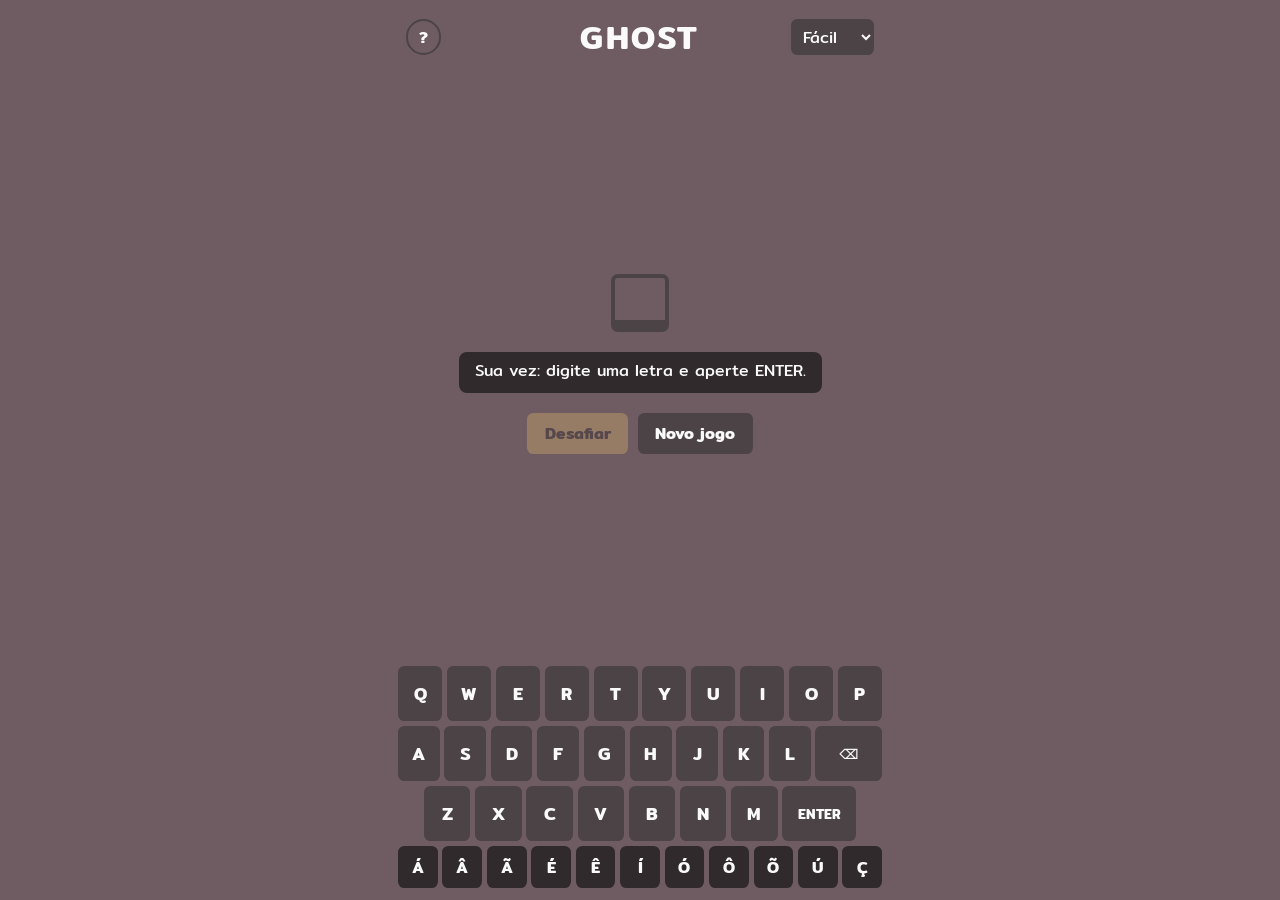
==== docs/index.html @ b787d1f7 "Ghost: jogo em WASM" ====
<!DOCTYPE html>
<html lang="pt-BR">
<head>
    <meta charset="UTF-8">
    <meta name="viewport" content="width=device-width, initial-scale=1">
    <title>Ghost</title>
    <link rel="preconnect" href="https://fonts.googleapis.com">
    <link rel="preconnect" href="https://fonts.gstatic.com" crossorigin>
    <link href="https://fonts.googleapis.com/css2?family=Mitr:wght@400;600&display=swap" rel="stylesheet">
    <style>
        :root {
            --fundo: #6e5c62;
            --borda: #4c4347;
            --escuro: #312a2c;
            --ia: #3aa394;
            --voce: #d3ad69;
            --texto: #fafafa;
            --tile: 3.6rem;
        }
        * { box-sizing: border-box; }
        html, body { height: 100%; }
        body {
            margin: 0;
            background: var(--fundo);
            color: var(--texto);
            font-family: "Mitr", system-ui, sans-serif;
            display: flex;
            flex-direction: column;
            align-items: center;
            -webkit-tap-highlight-color: transparent;
        }
        button, select { font: inherit; color: inherit; }
        button:focus-visible, select:focus-visible { outline: 3px solid var(--voce); outline-offset: 2px; }

        /* cabeçalho */
        header {
            width: 100%;
            max-width: 500px;
            padding: 0.75rem 1rem;
            display: grid;
            grid-template-columns: 1fr auto 1fr;
            align-items: center;
        }
        h1 {
            margin: 0;
            font-size: 2rem;
            font-weight: 600;
            text-transform: uppercase;
            letter-spacing: 0.08em;
        }
        .cantos { display: flex; gap: 0.4rem; }
        .cantos:first-child { justify-self: start; }
        .ajuda {
            width: 2.2rem; height: 2.2rem;
            border-radius: 50%;
            border: 0.125em solid var(--borda);
            background: transparent;
            font-weight: 600;
            cursor: pointer;
        }
        #nivel {
            justify-self: end;
            background: var(--borda);
            border: none;
            border-radius: 0.4rem;
            padding: 0.3rem 0.5rem;
            cursor: pointer;
        }

        /* tabuleiro */
        main {
            flex: 1;
            width: 100%;
            max-width: 500px;
            padding: 0 1rem;
            display: flex;
            flex-direction: column;
            align-items: center;
            justify-content: center;
            gap: 1.25rem;
        }
        #tiles {
            display: flex;
            gap: 0.3rem;
            justify-content: center;
            --tile: min(3.6rem, calc((100vw - 2rem) / var(--n, 6) - 0.3rem));
        }
        .tile {
            width: var(--tile);
            height: var(--tile);
            border-radius: 12%;
            border: 0.125em solid var(--borda);
            display: grid;
            place-items: center;
            font-size: calc(var(--tile) * 0.6);
            font-weight: 600;
            text-transform: uppercase;
            line-height: 1;
        }
        .tile.voce { background: var(--voce); border-color: var(--voce); color: var(--escuro); }
        .tile.ia { background: var(--ia); border-color: var(--ia); }
        .tile.revelado { border-style: dashed; border-color: var(--texto); }
        .tile.editando { border-bottom-width: 0.35em; }
        .tile.defesa { border-color: var(--voce); }
        .tile.novo { animation: flip 250ms ease-in; }
        .tile.pulo { animation: pulo 120ms ease-out; }
        @keyframes flip { 0% { transform: rotateX(90deg); } 100% { transform: rotateX(0); } }
        @keyframes pulo { 50% { transform: scale(1.08); } }

        #status {
            min-height: 2.6rem;
            max-width: 100%;
            padding: 0.5rem 1rem;
            border-radius: 0.5rem;
            background: var(--escuro);
            text-align: center;
            line-height: 1.4;
        }
        .acoes { display: flex; gap: 0.6rem; flex-wrap: wrap; justify-content: center; }
        .acoes button {
            border: none;
            border-radius: 0.4rem;
            padding: 0.5rem 1.1rem;
            background: var(--borda);
            font-weight: 600;
            cursor: pointer;
        }
        .acoes #desafiar { background: var(--voce); color: var(--escuro); }
        .acoes button:disabled { opacity: 0.4; cursor: default; }

        /* teclado */
        #teclado {
            width: 100%;
            max-width: 500px;
            padding: 0.75rem 0.5rem calc(0.75rem + env(safe-area-inset-bottom, 0px));
            display: flex;
            flex-direction: column;
            gap: 0.35rem;
        }
        .linha { display: flex; gap: 0.3rem; justify-content: center; }
        .tecla {
            flex: 1;
            max-width: 2.9rem;
            height: 3.4rem;
            border: none;
            border-radius: 0.4rem;
            background: var(--borda);
            font-size: 1.1rem;
            font-weight: 600;
            text-transform: uppercase;
            cursor: pointer;
            padding: 0;
        }
        .tecla.larga { flex: 1.6; max-width: 4.6rem; font-size: 0.85rem; }
        .linha.acentos .tecla { height: 2.6rem; font-size: 1rem; background: var(--escuro); }
        .tecla:active { filter: brightness(1.2); }
        #teclado.desligado .tecla { opacity: 0.4; pointer-events: none; }

        /* regras */
        dialog {
            max-width: min(28rem, calc(100vw - 2rem));
            border-radius: 0.75rem;
            background: var(--fundo);
            border: 0.125em solid var(--borda);
            color: var(--texto);
            padding: 1.5rem;
            line-height: 1.5;
        }
        dialog::backdrop { background: rgb(0 0 0 / 0.5); }
        dialog h2 { margin: 0 0 0.75rem; font-size: 1.3rem; }
        dialog p { margin: 0 0 0.75rem; }
        dialog .exemplo { display: flex; gap: 0.25rem; margin-bottom: 0.75rem; --tile: 2.2rem; }
        dialog input {
            width: 100%;
            font: inherit;
            font-size: 1.1rem;
            padding: 0.5rem 0.7rem;
            border-radius: 0.4rem;
            border: 0.125em solid var(--borda);
            background: var(--escuro);
            color: var(--texto);
            margin-bottom: 0.75rem;
        }
        dialog .linha-botoes { display: flex; gap: 0.5rem; }
        dialog button.secundario { background: var(--borda); }
        #sugestao-resultado { min-height: 1.5rem; }
        dialog button {
            border: none; border-radius: 0.4rem; padding: 0.5rem 1.1rem;
            background: var(--ia); font-weight: 600; cursor: pointer;
        }

        @media (prefers-reduced-motion: reduce) {
            .tile.novo, .tile.pulo { animation: none; }
        }
    </style>
</head>
<body>
    <header>
        <div class="cantos">
            <button class="ajuda" id="abrir-regras" aria-label="Como jogar">?</button>
            <button class="ajuda" id="abrir-sugerir" aria-label="Adicionar palavra ao dicionário" hidden>+</button>
        </div>
        <h1>Ghost</h1>
        <select id="nivel" aria-label="Dificuldade">
            <option value="facil">Fácil</option>
            <option value="medio">Médio</option>
            <option value="dificil">Difícil</option>
        </select>
    </header>

    <main>
        <div id="tiles" aria-live="polite"></div>
        <div id="status">Carregando dicionário…</div>
        <div class="acoes">
            <button id="adicionar" hidden>Adicionar ao dicionário</button>
            <button id="desafiar" disabled>Desafiar</button>
            <button id="novo">Novo jogo</button>
        </div>
    </main>

    <div id="teclado" class="desligado"></div>

    <dialog id="regras">
        <h2>Como jogar</h2>
        <p>Você e a IA adicionam uma letra por vez. Perde quem completar uma palavra de 4 letras ou mais.</p>
        <div class="exemplo">
            <div class="tile voce">c</div><div class="tile ia">a</div><div class="tile voce">s</div><div class="tile ia">a</div>
        </div>
        <p>Suas letras ficam em amarelo e as da IA em verde. Aqui a IA completou "casa" e perdeu.</p>
        <p>Vale blefar: você pode jogar uma letra que não forma começo de nenhuma palavra.
           Se desconfiar da IA, clique em <b>Desafiar</b>: ela tem que mostrar uma palavra que comece com as letras na tela.
           Se mostrar, você perde; se era blefe, você ganha.</p>
        <p>A IA também pode te desafiar. Aí digite o resto de uma palavra e aperte ENTER.</p>
        <p id="dica-sugerir" hidden>Faltou uma palavra? Use o <b>+</b> para sugerir. Se ela existir em português, entra no dicionário para todo mundo.</p>
        <form method="dialog"><button>Entendi</button></form>
    </dialog>

    <dialog id="sugerir">
        <h2>Adicionar palavra</h2>
        <p>Sugira uma palavra que falta no dicionário. Ela é conferida num corretor de português antes de entrar.</p>
        <form id="form-sugerir">
            <input id="sugestao" autocomplete="off" placeholder="ex: gêiser" aria-label="Palavra">
            <p id="sugestao-resultado" aria-live="polite"></p>
            <div class="linha-botoes">
                <button>Enviar</button>
                <button type="button" class="secundario" id="fechar-sugerir">Fechar</button>
            </div>
        </form>
    </dialog>

    <script src="main.js"></script>
    <script src="ghost.js"></script>
</body>
</html>
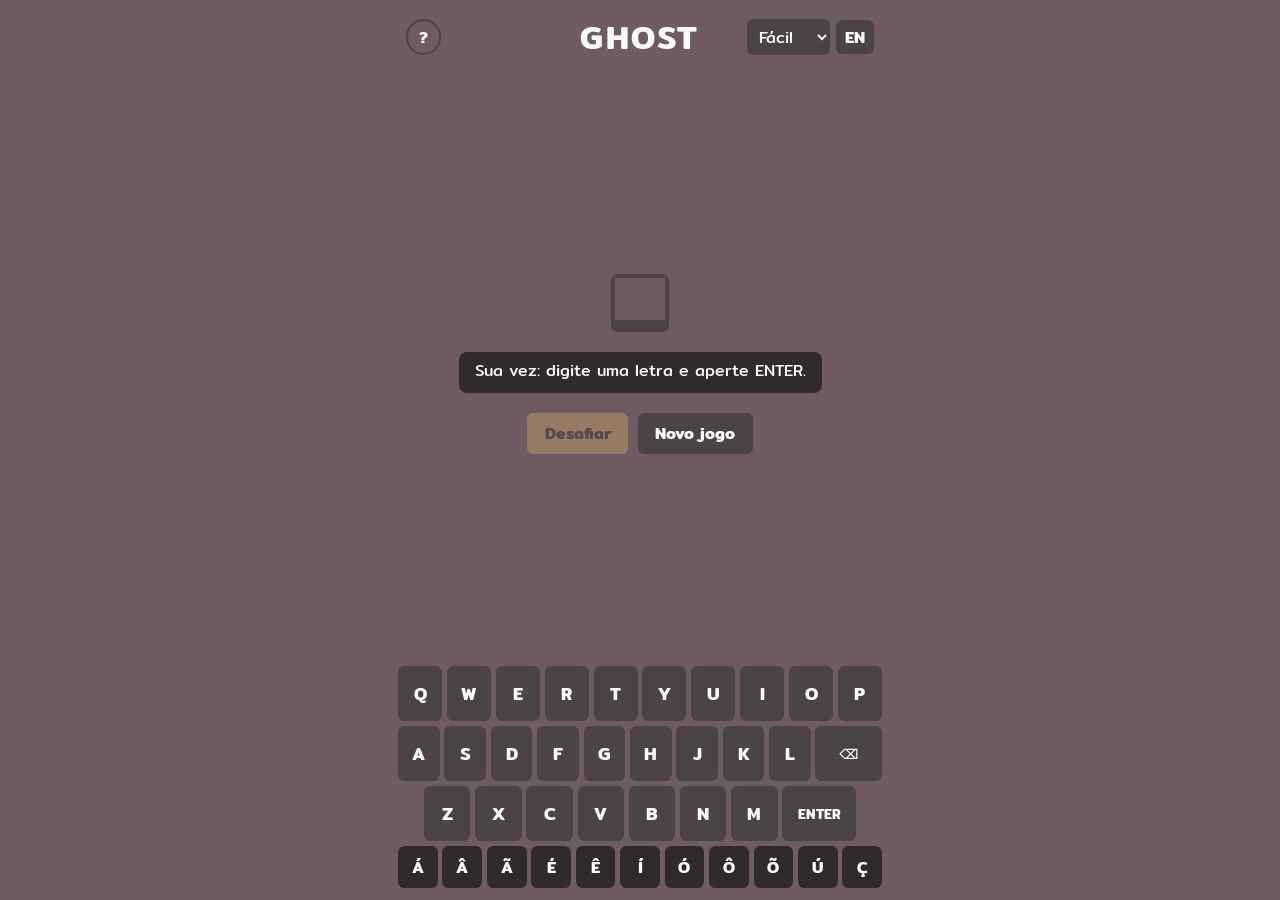
==== commit ae569a4e: "Versão em inglês em /en/ - dicionário em inglês: 50k palavras mais frequentes ∩ wamerican (29.375 pa" ====
--- a/docs/index.html
+++ b/docs/index.html
@@ -4,195 +4,11 @@
     <meta charset="UTF-8">
     <meta name="viewport" content="width=device-width, initial-scale=1">
     <title>Ghost</title>
+    <link rel="icon" href="data:image/svg+xml,%3Csvg xmlns=%22http://www.w3.org/2000/svg%22 viewBox=%220 0 100 100%22%3E%3Crect width=%22100%22 height=%22100%22 rx=%2216%22 fill=%22%233aa394%22/%3E%3Ctext x=%2250%22 y=%2272%22 font-size=%2264%22 font-family=%22sans-serif%22 font-weight=%22bold%22 text-anchor=%22middle%22 fill=%22%23fafafa%22%3EG%3C/text%3E%3C/svg%3E">
     <link rel="preconnect" href="https://fonts.googleapis.com">
     <link rel="preconnect" href="https://fonts.gstatic.com" crossorigin>
     <link href="https://fonts.googleapis.com/css2?family=Mitr:wght@400;600&display=swap" rel="stylesheet">
-    <style>
-        :root {
-            --fundo: #6e5c62;
-            --borda: #4c4347;
-            --escuro: #312a2c;
-            --ia: #3aa394;
-            --voce: #d3ad69;
-            --texto: #fafafa;
-            --tile: 3.6rem;
-        }
-        * { box-sizing: border-box; }
-        html, body { height: 100%; }
-        body {
-            margin: 0;
-            background: var(--fundo);
-            color: var(--texto);
-            font-family: "Mitr", system-ui, sans-serif;
-            display: flex;
-            flex-direction: column;
-            align-items: center;
-            -webkit-tap-highlight-color: transparent;
-        }
-        button, select { font: inherit; color: inherit; }
-        button:focus-visible, select:focus-visible { outline: 3px solid var(--voce); outline-offset: 2px; }
-
-        /* cabeçalho */
-        header {
-            width: 100%;
-            max-width: 500px;
-            padding: 0.75rem 1rem;
-            display: grid;
-            grid-template-columns: 1fr auto 1fr;
-            align-items: center;
-        }
-        h1 {
-            margin: 0;
-            font-size: 2rem;
-            font-weight: 600;
-            text-transform: uppercase;
-            letter-spacing: 0.08em;
-        }
-        .cantos { display: flex; gap: 0.4rem; }
-        .cantos:first-child { justify-self: start; }
-        .ajuda {
-            width: 2.2rem; height: 2.2rem;
-            border-radius: 50%;
-            border: 0.125em solid var(--borda);
-            background: transparent;
-            font-weight: 600;
-            cursor: pointer;
-        }
-        #nivel {
-            justify-self: end;
-            background: var(--borda);
-            border: none;
-            border-radius: 0.4rem;
-            padding: 0.3rem 0.5rem;
-            cursor: pointer;
-        }
-
-        /* tabuleiro */
-        main {
-            flex: 1;
-            width: 100%;
-            max-width: 500px;
-            padding: 0 1rem;
-            display: flex;
-            flex-direction: column;
-            align-items: center;
-            justify-content: center;
-            gap: 1.25rem;
-        }
-        #tiles {
-            display: flex;
-            gap: 0.3rem;
-            justify-content: center;
-            --tile: min(3.6rem, calc((100vw - 2rem) / var(--n, 6) - 0.3rem));
-        }
-        .tile {
-            width: var(--tile);
-            height: var(--tile);
-            border-radius: 12%;
-            border: 0.125em solid var(--borda);
-            display: grid;
-            place-items: center;
-            font-size: calc(var(--tile) * 0.6);
-            font-weight: 600;
-            text-transform: uppercase;
-            line-height: 1;
-        }
-        .tile.voce { background: var(--voce); border-color: var(--voce); color: var(--escuro); }
-        .tile.ia { background: var(--ia); border-color: var(--ia); }
-        .tile.revelado { border-style: dashed; border-color: var(--texto); }
-        .tile.editando { border-bottom-width: 0.35em; }
-        .tile.defesa { border-color: var(--voce); }
-        .tile.novo { animation: flip 250ms ease-in; }
-        .tile.pulo { animation: pulo 120ms ease-out; }
-        @keyframes flip { 0% { transform: rotateX(90deg); } 100% { transform: rotateX(0); } }
-        @keyframes pulo { 50% { transform: scale(1.08); } }
-
-        #status {
-            min-height: 2.6rem;
-            max-width: 100%;
-            padding: 0.5rem 1rem;
-            border-radius: 0.5rem;
-            background: var(--escuro);
-            text-align: center;
-            line-height: 1.4;
-        }
-        .acoes { display: flex; gap: 0.6rem; flex-wrap: wrap; justify-content: center; }
-        .acoes button {
-            border: none;
-            border-radius: 0.4rem;
-            padding: 0.5rem 1.1rem;
-            background: var(--borda);
-            font-weight: 600;
-            cursor: pointer;
-        }
-        .acoes #desafiar { background: var(--voce); color: var(--escuro); }
-        .acoes button:disabled { opacity: 0.4; cursor: default; }
-
-        /* teclado */
-        #teclado {
-            width: 100%;
-            max-width: 500px;
-            padding: 0.75rem 0.5rem calc(0.75rem + env(safe-area-inset-bottom, 0px));
-            display: flex;
-            flex-direction: column;
-            gap: 0.35rem;
-        }
-        .linha { display: flex; gap: 0.3rem; justify-content: center; }
-        .tecla {
-            flex: 1;
-            max-width: 2.9rem;
-            height: 3.4rem;
-            border: none;
-            border-radius: 0.4rem;
-            background: var(--borda);
-            font-size: 1.1rem;
-            font-weight: 600;
-            text-transform: uppercase;
-            cursor: pointer;
-            padding: 0;
-        }
-        .tecla.larga { flex: 1.6; max-width: 4.6rem; font-size: 0.85rem; }
-        .linha.acentos .tecla { height: 2.6rem; font-size: 1rem; background: var(--escuro); }
-        .tecla:active { filter: brightness(1.2); }
-        #teclado.desligado .tecla { opacity: 0.4; pointer-events: none; }
-
-        /* regras */
-        dialog {
-            max-width: min(28rem, calc(100vw - 2rem));
-            border-radius: 0.75rem;
-            background: var(--fundo);
-            border: 0.125em solid var(--borda);
-            color: var(--texto);
-            padding: 1.5rem;
-            line-height: 1.5;
-        }
-        dialog::backdrop { background: rgb(0 0 0 / 0.5); }
-        dialog h2 { margin: 0 0 0.75rem; font-size: 1.3rem; }
-        dialog p { margin: 0 0 0.75rem; }
-        dialog .exemplo { display: flex; gap: 0.25rem; margin-bottom: 0.75rem; --tile: 2.2rem; }
-        dialog input {
-            width: 100%;
-            font: inherit;
-            font-size: 1.1rem;
-            padding: 0.5rem 0.7rem;
-            border-radius: 0.4rem;
-            border: 0.125em solid var(--borda);
-            background: var(--escuro);
-            color: var(--texto);
-            margin-bottom: 0.75rem;
-        }
-        dialog .linha-botoes { display: flex; gap: 0.5rem; }
-        dialog button.secundario { background: var(--borda); }
-        #sugestao-resultado { min-height: 1.5rem; }
-        dialog button {
-            border: none; border-radius: 0.4rem; padding: 0.5rem 1.1rem;
-            background: var(--ia); font-weight: 600; cursor: pointer;
-        }
-
-        @media (prefers-reduced-motion: reduce) {
-            .tile.novo, .tile.pulo { animation: none; }
-        }
-    </style>
+    <link rel="stylesheet" href="style.css">
 </head>
 <body>
     <header>
@@ -201,11 +17,14 @@
             <button class="ajuda" id="abrir-sugerir" aria-label="Adicionar palavra ao dicionário" hidden>+</button>
         </div>
         <h1>Ghost</h1>
-        <select id="nivel" aria-label="Dificuldade">
-            <option value="facil">Fácil</option>
-            <option value="medio">Médio</option>
-            <option value="dificil">Difícil</option>
-        </select>
+        <div class="cantos">
+            <select id="nivel" aria-label="Dificuldade">
+                <option value="facil">Fácil</option>
+                <option value="medio">Médio</option>
+                <option value="dificil">Difícil</option>
+            </select>
+            <a class="idioma" href="en/" hreflang="en" aria-label="English version">EN</a>
+        </div>
     </header>
 
     <main>
--- a/docs/style.css
+++ b/docs/style.css
@@ -0,0 +1,201 @@
+:root {
+    --fundo: #6e5c62;
+    --borda: #4c4347;
+    --escuro: #312a2c;
+    --ia: #3aa394;
+    --voce: #d3ad69;
+    --texto: #fafafa;
+    --tile: 3.6rem;
+}
+* { box-sizing: border-box; }
+html, body { height: 100%; }
+body {
+    margin: 0;
+    background: var(--fundo);
+    color: var(--texto);
+    font-family: "Mitr", system-ui, sans-serif;
+    display: flex;
+    flex-direction: column;
+    align-items: center;
+    -webkit-tap-highlight-color: transparent;
+}
+button, select { font: inherit; color: inherit; }
+button:focus-visible, select:focus-visible { outline: 3px solid var(--voce); outline-offset: 2px; }
+
+/* cabeçalho */
+header {
+    width: 100%;
+    max-width: 500px;
+    padding: 0.75rem 1rem;
+    display: grid;
+    grid-template-columns: minmax(0, 1fr) auto minmax(0, 1fr);
+    align-items: center;
+}
+h1 {
+    margin: 0 0.5rem;
+    font-size: clamp(1.4rem, 7vw, 2rem);
+    font-weight: 600;
+    text-transform: uppercase;
+    letter-spacing: 0.08em;
+}
+.cantos { display: flex; gap: 0.4rem; min-width: 0; }
+.cantos:first-child { justify-self: start; }
+.ajuda {
+    width: 2.2rem; height: 2.2rem;
+    border-radius: 50%;
+    border: 0.125em solid var(--borda);
+    background: transparent;
+    font-weight: 600;
+    cursor: pointer;
+}
+#nivel {
+    justify-self: end;
+    background: var(--borda);
+    border: none;
+    border-radius: 0.4rem;
+    padding: 0.3rem 0.5rem;
+    cursor: pointer;
+}
+
+/* tabuleiro */
+main {
+    flex: 1;
+    width: 100%;
+    max-width: 500px;
+    padding: 0 1rem;
+    display: flex;
+    flex-direction: column;
+    align-items: center;
+    justify-content: center;
+    gap: 1.25rem;
+}
+#tiles {
+    display: flex;
+    gap: 0.3rem;
+    justify-content: center;
+    --tile: min(3.6rem, calc((100vw - 2rem) / var(--n, 6) - 0.3rem));
+}
+.tile {
+    width: var(--tile);
+    height: var(--tile);
+    border-radius: 12%;
+    border: 0.125em solid var(--borda);
+    display: grid;
+    place-items: center;
+    font-size: calc(var(--tile) * 0.6);
+    font-weight: 600;
+    text-transform: uppercase;
+    line-height: 1;
+}
+.tile.voce { background: var(--voce); border-color: var(--voce); color: var(--escuro); }
+.tile.ia { background: var(--ia); border-color: var(--ia); }
+.tile.revelado { border-style: dashed; border-color: var(--texto); }
+.tile.editando { border-bottom-width: 0.35em; }
+.tile.defesa { border-color: var(--voce); }
+.tile.novo { animation: flip 250ms ease-in; }
+.tile.pulo { animation: pulo 120ms ease-out; }
+@keyframes flip { 0% { transform: rotateX(90deg); } 100% { transform: rotateX(0); } }
+@keyframes pulo { 50% { transform: scale(1.08); } }
+
+#status {
+    min-height: 2.6rem;
+    max-width: 100%;
+    padding: 0.5rem 1rem;
+    border-radius: 0.5rem;
+    background: var(--escuro);
+    text-align: center;
+    line-height: 1.4;
+}
+.acoes { display: flex; gap: 0.6rem; flex-wrap: wrap; justify-content: center; }
+.acoes button {
+    border: none;
+    border-radius: 0.4rem;
+    padding: 0.5rem 1.1rem;
+    background: var(--borda);
+    font-weight: 600;
+    cursor: pointer;
+}
+.acoes #desafiar { background: var(--voce); color: var(--escuro); }
+.acoes button:disabled { opacity: 0.4; cursor: default; }
+
+/* teclado */
+#teclado {
+    width: 100%;
+    max-width: 500px;
+    padding: 0.75rem 0.5rem calc(0.75rem + env(safe-area-inset-bottom, 0px));
+    display: flex;
+    flex-direction: column;
+    gap: 0.35rem;
+}
+.linha { display: flex; gap: 0.3rem; justify-content: center; }
+.tecla {
+    flex: 1;
+    max-width: 2.9rem;
+    height: 3.4rem;
+    border: none;
+    border-radius: 0.4rem;
+    background: var(--borda);
+    font-size: 1.1rem;
+    font-weight: 600;
+    text-transform: uppercase;
+    cursor: pointer;
+    padding: 0;
+}
+.tecla.larga { flex: 1.6; max-width: 4.6rem; font-size: 0.85rem; }
+.linha.acentos .tecla { height: 2.6rem; font-size: 1rem; background: var(--escuro); }
+.tecla:active { filter: brightness(1.2); }
+#teclado.desligado .tecla { opacity: 0.4; pointer-events: none; }
+
+/* regras */
+dialog {
+    max-width: min(28rem, calc(100vw - 2rem));
+    border-radius: 0.75rem;
+    background: var(--fundo);
+    border: 0.125em solid var(--borda);
+    color: var(--texto);
+    padding: 1.5rem;
+    line-height: 1.5;
+}
+dialog::backdrop { background: rgb(0 0 0 / 0.5); }
+dialog h2 { margin: 0 0 0.75rem; font-size: 1.3rem; }
+dialog p { margin: 0 0 0.75rem; }
+dialog .exemplo { display: flex; gap: 0.25rem; margin-bottom: 0.75rem; --tile: 2.2rem; }
+dialog input {
+    width: 100%;
+    font: inherit;
+    font-size: 1.1rem;
+    padding: 0.5rem 0.7rem;
+    border-radius: 0.4rem;
+    border: 0.125em solid var(--borda);
+    background: var(--escuro);
+    color: var(--texto);
+    margin-bottom: 0.75rem;
+}
+dialog .linha-botoes { display: flex; gap: 0.5rem; }
+dialog button.secundario { background: var(--borda); }
+#sugestao-resultado { min-height: 1.5rem; }
+dialog button {
+    border: none; border-radius: 0.4rem; padding: 0.5rem 1.1rem;
+    background: var(--ia); font-weight: 600; cursor: pointer;
+}
+
+@media (prefers-reduced-motion: reduce) {
+    .tile.novo, .tile.pulo { animation: none; }
+}
+
+/* idioma */
+.cantos:last-child { justify-self: end; align-items: center; }
+.idioma {
+    background: var(--borda);
+    border-radius: 0.4rem;
+    padding: 0.3rem 0.55rem;
+    color: var(--texto);
+    text-decoration: none;
+    font-weight: 600;
+}
+
+/* celular: cabeçalho mais compacto para o título não encostar no seletor */
+@media (max-width: 480px) {
+    h1 { font-size: 1.4rem; }
+    #nivel, .idioma { font-size: 0.85rem; padding: 0.25rem 0.4rem; }
+}
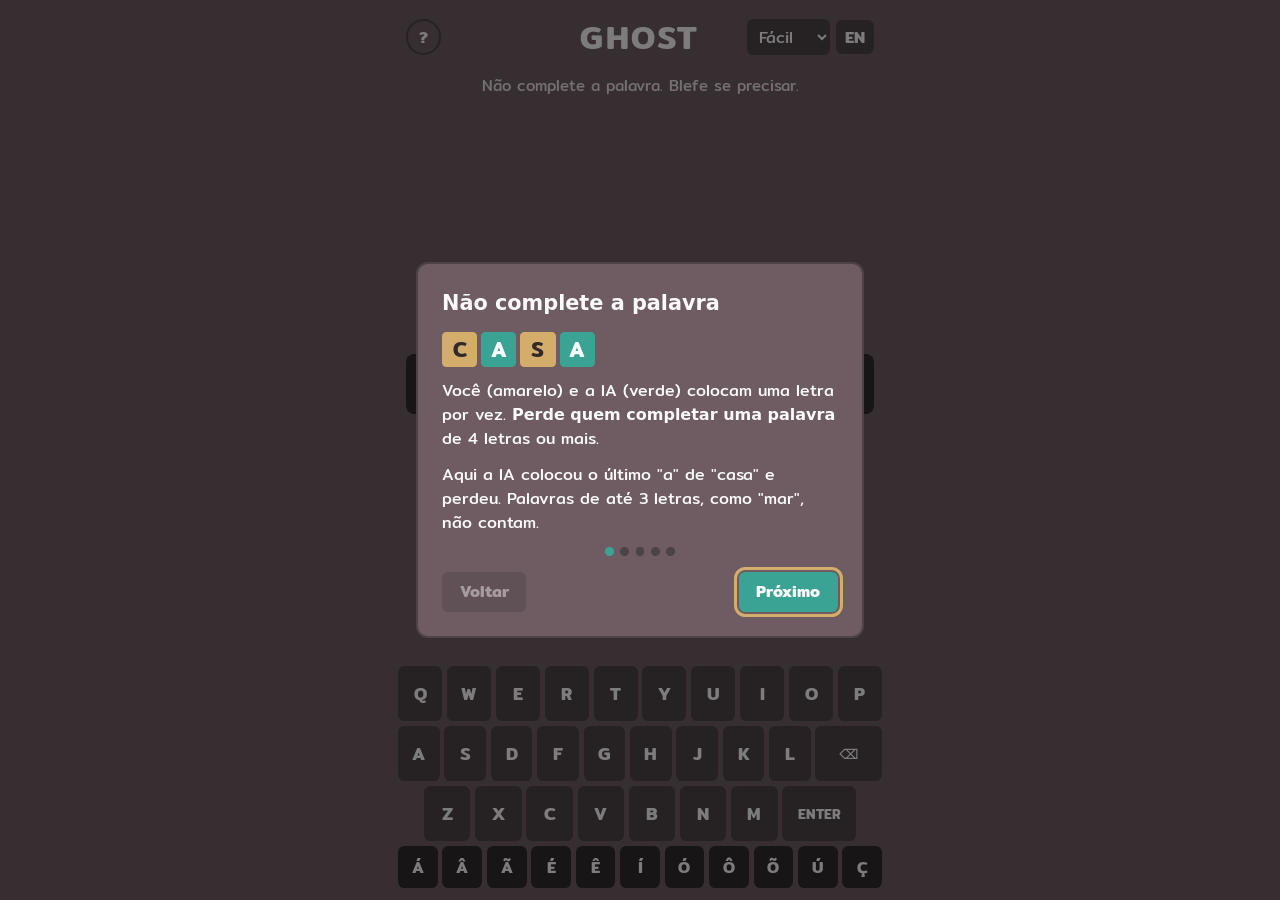
==== commit 677d22c1: "Guia de como jogar em passos (PT e EN) - guia de 5 cartões com exemplos em tiles: não completar pala" ====
--- a/docs/index.html
+++ b/docs/index.html
@@ -26,32 +26,50 @@
             <a class="idioma" href="en/" hreflang="en" aria-label="English version">EN</a>
         </div>
     </header>
+    <p class="lema">Não complete a palavra. Blefe se precisar.</p>
 
     <main>
         <div id="tiles" aria-live="polite"></div>
         <div id="status">Carregando dicionário…</div>
         <div class="acoes">
             <button id="adicionar" hidden>Adicionar ao dicionário</button>
-            <button id="desafiar" disabled>Desafiar</button>
+            <button id="desafiar" disabled title="A IA tem que mostrar uma palavra que comece com essas letras">Desafiar</button>
             <button id="novo">Novo jogo</button>
         </div>
     </main>
 
     <div id="teclado" class="desligado"></div>
 
-    <dialog id="regras">
-        <h2>Como jogar</h2>
-        <p>Você e a IA adicionam uma letra por vez. Perde quem completar uma palavra de 4 letras ou mais.</p>
-        <div class="exemplo">
-            <div class="tile voce">c</div><div class="tile ia">a</div><div class="tile voce">s</div><div class="tile ia">a</div>
+    <dialog id="regras" aria-label="Como jogar">
+        <section class="passo">
+            <h2>Não complete a palavra</h2>
+            <div class="exemplo"><div class="tile voce">c</div><div class="tile ia">a</div><div class="tile voce">s</div><div class="tile ia">a</div></div>
+            <p>Você (amarelo) e a IA (verde) colocam uma letra por vez. <b>Perde quem completar uma palavra</b> de 4 letras ou mais.</p><p>Aqui a IA colocou o último "a" de "casa" e perdeu. Palavras de até 3 letras, como "mar", não contam.</p>
+        </section>
+        <section class="passo" hidden>
+            <h2>Toda letra tem que levar a uma palavra</h2>
+            <div class="exemplo"><div class="tile voce">c</div><div class="tile ia">a</div><div class="tile voce">s</div><div class="tile ia revelado">x</div></div>
+            <p>As letras na tela precisam ser o <b>começo de alguma palavra de verdade</b>.</p><p>"cas" pode virar "casa", "casal", "caso"… Já "casx" não começa nenhuma palavra.</p>
+        </section>
+        <section class="passo" hidden>
+            <h2>Blefe</h2>
+            <div class="exemplo"><div class="tile voce">c</div><div class="tile ia">a</div><div class="tile voce">s</div><div class="tile ia">x</div></div>
+            <p>Mesmo assim, dá para jogar uma letra que não leva a palavra nenhuma, <b>fingindo que você tem uma em mente</b>. Isso é um blefe.</p><p>A IA também blefa, principalmente quando percebe que está perdendo.</p>
+        </section>
+        <section class="passo" hidden>
+            <h2>Desafiar</h2>
+            <p>Desconfiou da IA? Clique em <b>Desafiar</b>. Ela precisa mostrar uma palavra que comece com as letras na tela:</p><ul><li>se mostrar, <b>você perde</b>;</li><li>se era blefe, <b>você ganha</b>.</li></ul><p>A IA também pode te desafiar. Aí digite o resto da palavra que você tinha em mente e aperte ENTER.</p>
+        </section>
+        <section class="passo" hidden>
+            <h2>Níveis e dicionário</h2>
+            <p><b>Fácil</b>, <b>Médio</b> e <b>Difícil</b> mudam quantas jogadas a IA enxerga à frente, quantas palavras ela conhece e quanto ela blefa.</p><p class="fonte">Dicionário: as 50 mil palavras mais frequentes em legendas de filmes (<a href="https://github.com/hermitdave/FrequencyWords" target="_blank" rel="noopener">FrequencyWords</a>, a partir do OpenSubtitles), mantendo só as que o corretor <a href="https://github.com/LibreOffice/dictionaries/tree/master/pt_BR" target="_blank" rel="noopener">Hunspell pt-BR (VERO)</a> reconhece, com 4 letras ou mais.</p>
+            <p id="dica-sugerir" hidden>Faltou uma palavra? Use o <b>+</b> para sugerir. Se ela existir em português, entra no dicionário para todo mundo.</p>
+        </section>
+        <div class="pontos" aria-hidden="true"></div>
+        <div class="linha-botoes guia-botoes">
+            <button type="button" class="secundario" id="guia-voltar">Voltar</button>
+            <button type="button" id="guia-proximo" data-proximo="Próximo" data-jogar="Jogar!">Próximo</button>
         </div>
-        <p>Suas letras ficam em amarelo e as da IA em verde. Aqui a IA completou "casa" e perdeu.</p>
-        <p>Vale blefar: você pode jogar uma letra que não forma começo de nenhuma palavra.
-           Se desconfiar da IA, clique em <b>Desafiar</b>: ela tem que mostrar uma palavra que comece com as letras na tela.
-           Se mostrar, você perde; se era blefe, você ganha.</p>
-        <p>A IA também pode te desafiar. Aí digite o resto de uma palavra e aperte ENTER.</p>
-        <p id="dica-sugerir" hidden>Faltou uma palavra? Use o <b>+</b> para sugerir. Se ela existir em português, entra no dicionário para todo mundo.</p>
-        <form method="dialog"><button>Entendi</button></form>
     </dialog>
 
     <dialog id="sugerir">
--- a/docs/style.css
+++ b/docs/style.css
@@ -199,3 +199,21 @@
     h1 { font-size: 1.4rem; }
     #nivel, .idioma { font-size: 0.85rem; padding: 0.25rem 0.4rem; }
 }
+
+/* lema abaixo do título */
+.lema {
+    margin: 0 1rem;
+    font-size: 0.95rem;
+    opacity: 0.85;
+    text-align: center;
+}
+
+/* guia em passos */
+dialog .passo ul { margin: 0 0 0.75rem; padding-left: 1.2rem; }
+dialog .passo a { color: var(--texto); }
+dialog .fonte { font-size: 0.9rem; opacity: 0.9; }
+.pontos { display: flex; gap: 0.4rem; justify-content: center; margin: 0.5rem 0 1rem; }
+.pontos span { width: 0.55rem; height: 0.55rem; border-radius: 50%; background: var(--borda); }
+.pontos span.atual { background: var(--ia); }
+.guia-botoes { justify-content: space-between; }
+.guia-botoes button:disabled { opacity: 0.4; cursor: default; }
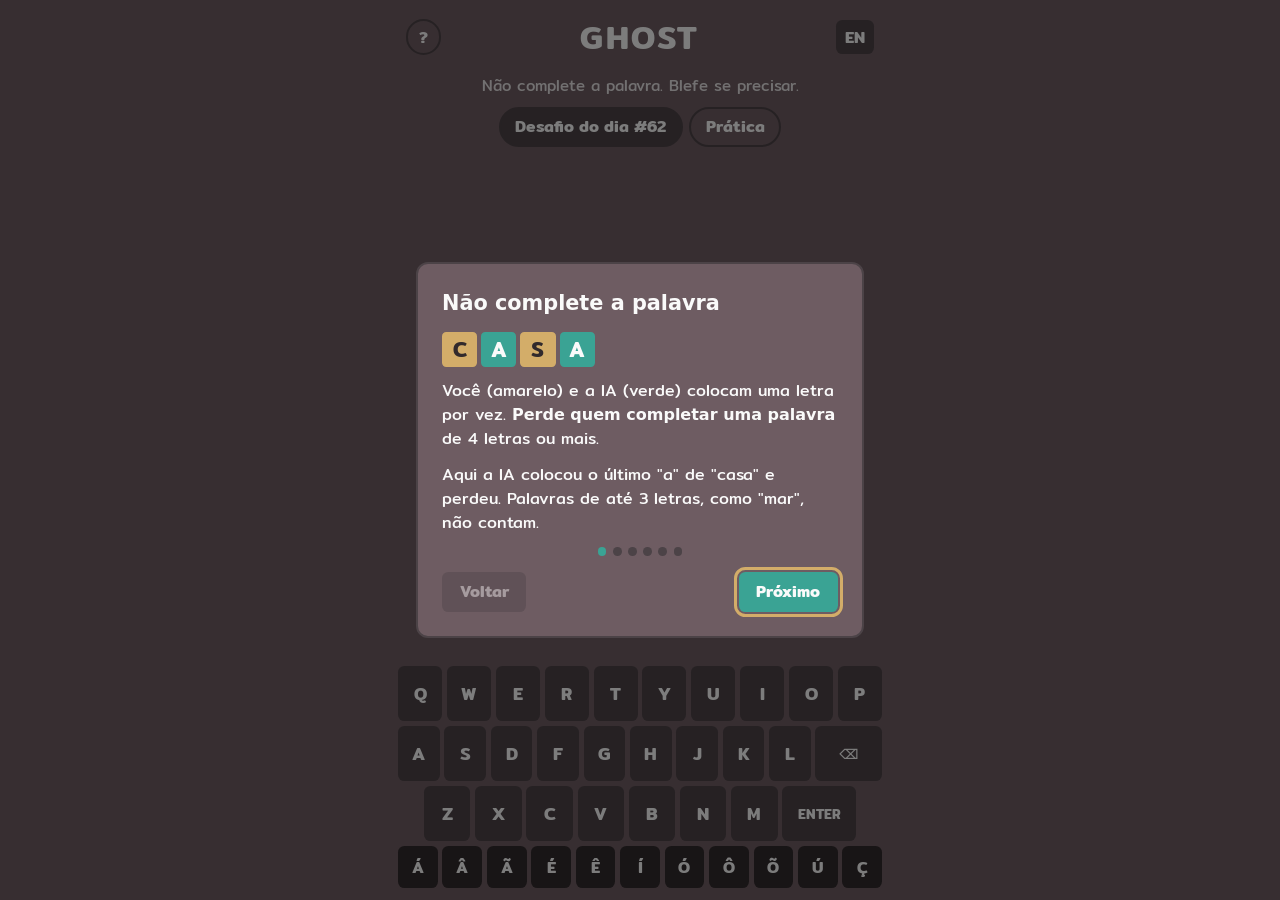
==== commit 714dd438: "feat: desafio do dia com 3 rounds, provocação da IA e compartilhar - docs/daily.js: desafio #N igual" ====
--- a/docs/index.html
+++ b/docs/index.html
@@ -28,7 +28,13 @@
     </header>
     <p class="lema">Não complete a palavra. Blefe se precisar.</p>
 
+    <nav class="abas">
+        <button type="button" id="aba-daily" class="ativa">Desafio do dia #1</button>
+        <button type="button" id="aba-pratica">Prática</button>
+    </nav>
+
     <main>
+        <div id="rounds" class="rounds" aria-hidden="true"><span></span><span></span><span></span></div>
         <div id="tiles" aria-live="polite"></div>
         <div id="status">Carregando dicionário…</div>
         <div class="acoes">
@@ -64,6 +70,12 @@
             <h2>Níveis e dicionário</h2>
             <p><b>Fácil</b>, <b>Médio</b> e <b>Difícil</b> mudam quantas jogadas a IA enxerga à frente, quantas palavras ela conhece e quanto ela blefa.</p><p class="fonte">Dicionário: as 50 mil palavras mais frequentes em legendas de filmes (<a href="https://github.com/hermitdave/FrequencyWords" target="_blank" rel="noopener">FrequencyWords</a>, a partir do OpenSubtitles), mantendo só as que o corretor <a href="https://github.com/LibreOffice/dictionaries/tree/master/pt_BR" target="_blank" rel="noopener">Hunspell pt-BR (VERO)</a> reconhece, com 4 letras ou mais.</p>
             <p id="dica-sugerir" hidden>Faltou uma palavra? Use o <b>+</b> para sugerir. Se ela existir em português, entra no dicionário para todo mundo.</p>
+            <p id="aviso-metricas" class="fonte" hidden>Contamos visitas e partidas de forma anônima, sem cookies (GoatCounter).</p>
+        </section>
+        <section class="passo" hidden>
+            <h2>Desafio do dia</h2>
+            <p>Todo dia há um desafio novo, <b>igual para todo mundo</b>: 3 rounds contra a IA, cada um mais difícil (Fácil, Médio, Difícil). A IA abre cada round com uma letra.</p>
+            <p>No fim, compartilhe o placar sem entregar as palavras e volte amanhã para manter a sequência 🔥. Quer treinar? Use a aba <b>Prática</b>, que não conta para o desafio.</p>
         </section>
         <div class="pontos" aria-hidden="true"></div>
         <div class="linha-botoes guia-botoes">
@@ -85,7 +97,22 @@
         </form>
     </dialog>
 
+    <dialog id="resultado" aria-labelledby="res-titulo">
+        <h2 id="res-titulo"></h2>
+        <div id="res-rounds" class="res-rounds"></div>
+        <p id="res-placar" class="res-placar"></p>
+        <p id="res-provocacao" class="provocacao"></p>
+        <p id="res-streak"></p>
+        <div class="linha-botoes">
+            <button type="button" id="res-compartilhar"></button>
+            <button type="button" class="secundario" id="res-pratica"></button>
+        </div>
+        <p id="res-copiado" class="fonte" aria-live="polite" hidden></p>
+        <p id="res-proximo" class="fonte"></p>
+    </dialog>
+
     <script src="main.js"></script>
+    <script src="daily.js"></script>
     <script src="ghost.js"></script>
 </body>
 </html>
--- a/docs/style.css
+++ b/docs/style.css
@@ -1,3 +1,5 @@
+[hidden] { display: none !important; }
+
 :root {
     --fundo: #6e5c62;
     --borda: #4c4347;
@@ -217,3 +219,47 @@
 .pontos span.atual { background: var(--ia); }
 .guia-botoes { justify-content: space-between; }
 .guia-botoes button:disabled { opacity: 0.4; cursor: default; }
+
+/* a IA te desafiou: o balão fica amarelo e "pulsa" uma vez para chamar atenção */
+#status.alerta {
+    background: var(--voce);
+    color: var(--escuro);
+    font-weight: 600;
+    animation: alerta 400ms ease-out;
+}
+@keyframes alerta { 0% { transform: scale(0.94); } 60% { transform: scale(1.04); } 100% { transform: scale(1); } }
+@media (prefers-reduced-motion: reduce) { #status.alerta { animation: none; } }
+
+/* abas: desafio do dia | prática */
+.abas { display: flex; gap: 0.4rem; justify-content: center; margin: 0.6rem 1rem 0; }
+.abas button {
+    border: none;
+    border-radius: 999px;
+    padding: 0.35rem 0.9rem;
+    background: transparent;
+    border: 0.125em solid var(--borda);
+    font-weight: 600;
+    cursor: pointer;
+}
+.abas button.ativa { background: var(--borda); }
+
+/* indicador dos 3 rounds do desafio do dia */
+.rounds { display: flex; gap: 0.5rem; }
+.rounds span {
+    width: 0.8rem; height: 0.8rem; border-radius: 50%;
+    border: 0.125em solid var(--borda);
+}
+.rounds span.atual { border-color: var(--texto); }
+.rounds span.voce { background: var(--ia); border-color: var(--ia); }
+.rounds span.ia { background: #c4554d; border-color: #c4554d; }
+
+/* resultado do dia */
+#resultado { text-align: center; }
+#resultado h2 { font-size: 1.6rem; }
+.res-rounds { display: flex; gap: 0.4rem; justify-content: center; margin-bottom: 0.75rem; }
+.res-round { padding: 0.35rem 0.7rem; border-radius: 0.4rem; font-weight: 600; }
+.res-round.voce { background: var(--ia); }
+.res-round.ia { background: #c4554d; }
+.res-placar { font-size: 1.5rem; font-weight: 600; margin-bottom: 0.25rem; }
+.provocacao { font-size: 1.15rem; font-style: italic; }
+#resultado .linha-botoes { justify-content: center; margin-bottom: 0.5rem; }
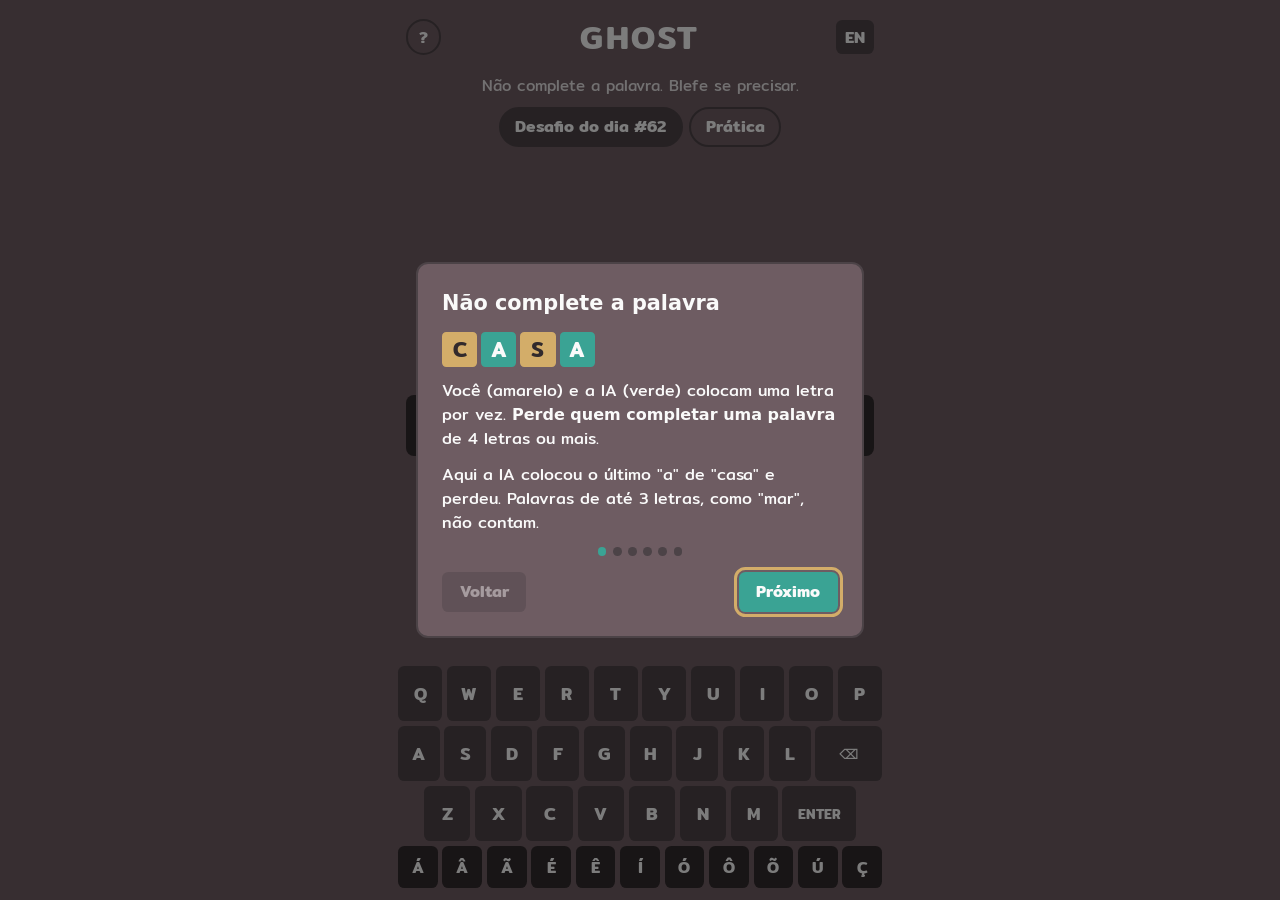
==== commit afbda801: "fix: desafio do dia alterna quem começa e abre o resultado sozinho - você abre os rounds 1 e 3; a IA" ====
--- a/docs/index.html
+++ b/docs/index.html
@@ -74,7 +74,7 @@
         </section>
         <section class="passo" hidden>
             <h2>Desafio do dia</h2>
-            <p>Todo dia há um desafio novo, <b>igual para todo mundo</b>: 3 rounds contra a IA, cada um mais difícil (Fácil, Médio, Difícil). A IA abre cada round com uma letra.</p>
+            <p>Todo dia há um desafio novo, <b>igual para todo mundo</b>: 3 rounds contra a IA, cada um mais difícil (Fácil, Médio, Difícil). Você abre os rounds 1 e 3; no round 2 a IA abre com a letra do dia.</p>
             <p>No fim, compartilhe o placar sem entregar as palavras e volte amanhã para manter a sequência 🔥. Quer treinar? Use a aba <b>Prática</b>, que não conta para o desafio.</p>
         </section>
         <div class="pontos" aria-hidden="true"></div>
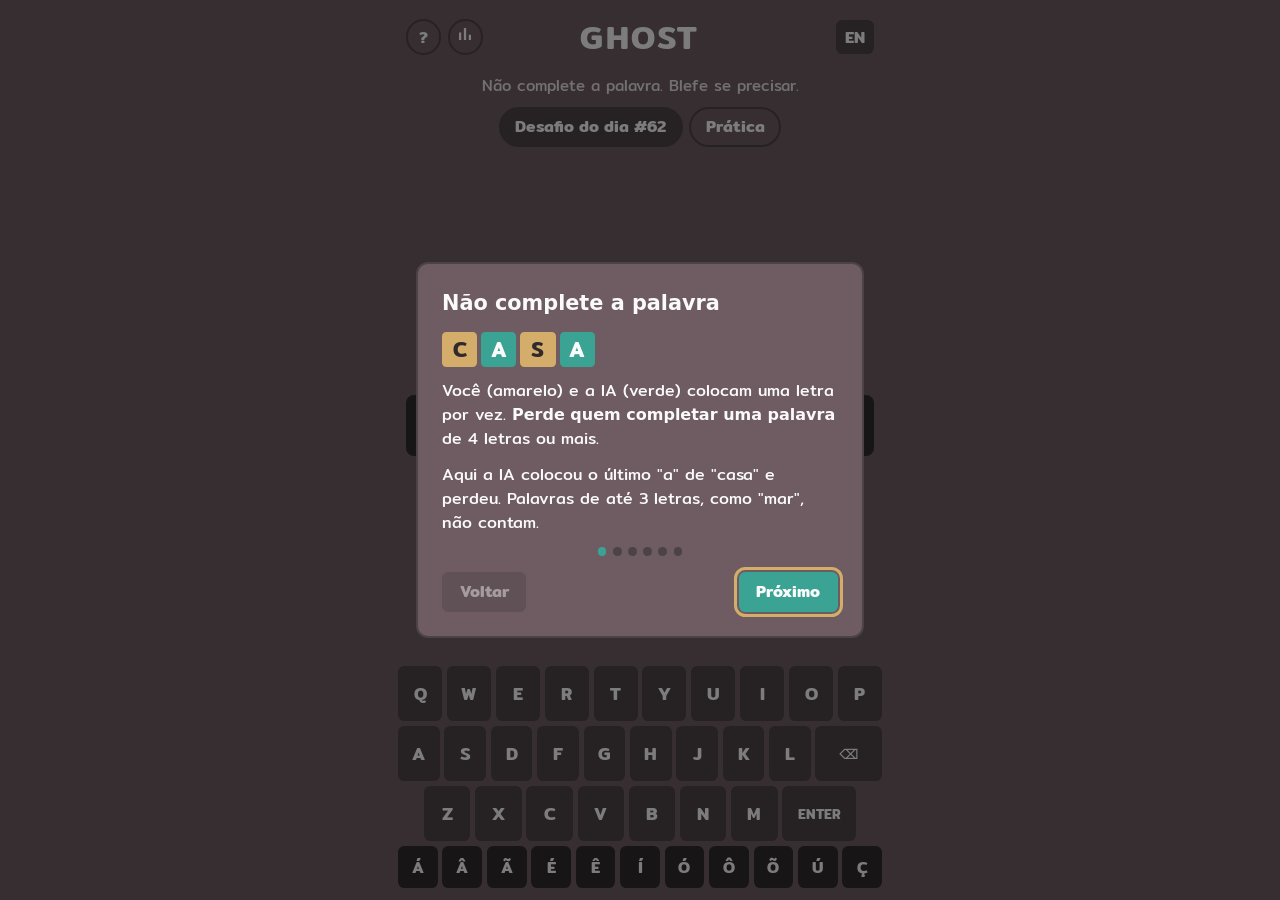
==== commit 80c07b22: "feat: tela de progresso no estilo do term.ooo com a fala da IA em destaque - balão de fala do fantas" ====
--- a/docs/index.html
+++ b/docs/index.html
@@ -14,6 +14,7 @@
     <header>
         <div class="cantos">
             <button class="ajuda" id="abrir-regras" aria-label="Como jogar">?</button>
+            <button class="ajuda" id="abrir-progresso" aria-label="Ver progresso"><svg viewBox="0 0 24 24" width="18" height="18" aria-hidden="true"><path fill="currentColor" d="M4 20h3V10H4v10zm6.5 0h3V4h-3v16zM17 20h3v-7h-3v7z"/></svg></button>
             <button class="ajuda" id="abrir-sugerir" aria-label="Adicionar palavra ao dicionário" hidden>+</button>
         </div>
         <h1>Ghost</h1>
@@ -97,18 +98,45 @@
         </form>
     </dialog>
 
-    <dialog id="resultado" aria-labelledby="res-titulo">
-        <h2 id="res-titulo"></h2>
-        <div id="res-rounds" class="res-rounds"></div>
-        <p id="res-placar" class="res-placar"></p>
-        <p id="res-provocacao" class="provocacao"></p>
-        <p id="res-streak"></p>
-        <div class="linha-botoes">
-            <button type="button" id="res-compartilhar"></button>
-            <button type="button" class="secundario" id="res-pratica"></button>
+    <dialog id="resultado" aria-labelledby="res-ia-rotulo">
+        <section id="res-hoje">
+            <div class="fala-ia">
+                <div class="avatar-ia" aria-hidden="true">👻</div>
+                <div class="fala-corpo">
+                    <p id="res-ia-rotulo" class="fala-rotulo"></p>
+                    <div class="balao">
+                        <p id="res-fala" class="fala-principal"></p>
+                        <p id="res-fala2" class="fala-segunda"></p>
+                    </div>
+                </div>
+            </div>
+            <div class="hoje">
+                <span id="res-titulo" class="hoje-titulo"></span>
+                <span id="res-rounds" class="res-rounds"></span>
+                <span id="res-placar" class="res-placar"></span>
+            </div>
+        </section>
+
+        <h3 id="res-progresso-titulo" class="res-secao"></h3>
+        <div class="stats">
+            <div><span id="st-jogos" class="stat-num"></span><span id="st-jogos-rot" class="stat-rot"></span></div>
+            <div><span id="st-pct" class="stat-num"></span><span id="st-pct-rot" class="stat-rot"></span></div>
+            <div><span id="st-seq" class="stat-num"></span><span id="st-seq-rot" class="stat-rot"></span></div>
+            <div><span id="st-max" class="stat-num"></span><span id="st-max-rot" class="stat-rot"></span></div>
+        </div>
+
+        <h3 id="res-dist-titulo" class="res-secao"></h3>
+        <div id="res-dist" class="distribuicao"></div>
+
+        <div class="rodape-resultado">
+            <div class="contagem-bloco">
+                <span id="res-proximo-rot" class="stat-rot"></span>
+                <span id="res-proximo" class="contagem"></span>
+            </div>
+            <button type="button" id="res-compartilhar" class="compartilhe"><span id="res-compartilhar-txt"></span><svg viewBox="0 0 24 24" width="18" height="18" aria-hidden="true"><path fill="currentColor" d="M18 16a3 3 0 0 0-2.4 1.2l-6.7-3.4a3 3 0 0 0 0-1.6l6.7-3.4A3 3 0 1 0 15 7c0 .3 0 .5.1.8L8.4 11.2a3 3 0 1 0 0 3.6l6.7 3.4A3 3 0 1 0 18 16z"/></svg></button>
         </div>
         <p id="res-copiado" class="fonte" aria-live="polite" hidden></p>
-        <p id="res-proximo" class="fonte"></p>
+        <button type="button" class="link" id="res-pratica"></button>
     </dialog>
 
     <script src="main.js"></script>
--- a/docs/style.css
+++ b/docs/style.css
@@ -253,13 +253,90 @@
 .rounds span.voce { background: var(--ia); border-color: var(--ia); }
 .rounds span.ia { background: #c4554d; border-color: #c4554d; }
 
-/* resultado do dia */
-#resultado { text-align: center; }
-#resultado h2 { font-size: 1.6rem; }
-.res-rounds { display: flex; gap: 0.4rem; justify-content: center; margin-bottom: 0.75rem; }
-.res-round { padding: 0.35rem 0.7rem; border-radius: 0.4rem; font-weight: 600; }
-.res-round.voce { background: var(--ia); }
-.res-round.ia { background: #c4554d; }
-.res-placar { font-size: 1.5rem; font-weight: 600; margin-bottom: 0.25rem; }
-.provocacao { font-size: 1.15rem; font-style: italic; }
-#resultado .linha-botoes { justify-content: center; margin-bottom: 0.5rem; }
+/* progresso: resultado do dia + estatísticas (no estilo do term.ooo) */
+#resultado {
+    background: var(--escuro);
+    border-color: var(--escuro);
+    width: min(30rem, calc(100vw - 2rem));
+    max-width: none;
+    text-align: center;
+}
+
+/* a fala da IA é a peça principal */
+.fala-ia { display: flex; gap: 0.75rem; align-items: flex-end; text-align: left; margin-bottom: 0.9rem; }
+.avatar-ia {
+    flex: none;
+    width: 3.2rem; height: 3.2rem;
+    border-radius: 50%;
+    background: var(--ia);
+    display: grid; place-items: center;
+    font-size: 1.9rem;
+}
+.fala-corpo { min-width: 0; flex: 1; }
+.fala-rotulo { margin: 0 0 0.35rem; font-size: 0.85rem; opacity: 0.8; }
+.balao {
+    position: relative;
+    background: var(--texto);
+    color: var(--escuro);
+    border-radius: 1rem 1rem 1rem 0.25rem;
+    padding: 0.8rem 1rem;
+}
+/* rabicho apontando para o fantasma */
+.balao::before {
+    content: "";
+    position: absolute;
+    left: -0.5rem; bottom: 0;
+    border: 0.5rem solid transparent;
+    border-right-color: var(--texto);
+    border-bottom-color: var(--texto);
+}
+.fala-principal { margin: 0; font-size: clamp(1.25rem, 5.2vw, 1.6rem); font-weight: 600; line-height: 1.2; min-height: 1.2em; }
+.fala-segunda { margin: 0.4rem 0 0; font-size: 0.95rem; line-height: 1.35; }
+
+.hoje { display: flex; gap: 0.6rem; justify-content: center; align-items: baseline; flex-wrap: wrap; margin-bottom: 0.4rem; }
+.hoje-titulo { font-weight: 600; opacity: 0.8; }
+.res-rounds { letter-spacing: 0.15rem; }
+.res-placar { font-weight: 600; font-size: 1.1rem; }
+
+.res-secao { margin: 1rem 0 0.6rem; font-size: 1.05rem; font-weight: 600; }
+
+.stats { display: grid; grid-template-columns: repeat(4, 1fr); gap: 0.25rem; }
+.stats > div { display: flex; flex-direction: column; align-items: center; }
+.stat-num { font-size: clamp(1.6rem, 7vw, 2.1rem); font-weight: 600; line-height: 1.1; font-variant-numeric: tabular-nums; }
+.stat-rot { font-size: 0.78rem; line-height: 1.2; opacity: 0.85; }
+
+.distribuicao { display: flex; flex-direction: column; gap: 0.3rem; text-align: left; }
+.dist-linha { display: flex; align-items: center; gap: 0.5rem; }
+.dist-rotulo { flex: none; width: 2.8rem; font-weight: 600; font-size: 0.9rem; font-variant-numeric: tabular-nums; }
+.barra {
+    background: var(--ia);
+    border-radius: 0.2rem;
+    padding: 0.1rem 0.45rem;
+    text-align: right;
+    font-weight: 600;
+    font-size: 0.85rem;
+}
+.barra.zero { background: var(--borda); width: 1.8rem; text-align: center; }
+.barra.hoje { background: var(--voce); color: var(--escuro); }
+
+.rodape-resultado {
+    display: flex; align-items: center; justify-content: space-between; gap: 1rem;
+    flex-wrap: wrap;
+    margin-top: 1.2rem;
+}
+.contagem-bloco { display: flex; flex-direction: column; align-items: center; }
+.contagem { font-size: 1.8rem; font-weight: 600; font-variant-numeric: tabular-nums; line-height: 1.1; }
+dialog button.compartilhe {
+    display: inline-flex; align-items: center; gap: 0.5rem;
+    background: var(--ia);
+    padding: 0.7rem 1.2rem;
+    font-size: 1.05rem;
+}
+dialog button.link {
+    background: none;
+    padding: 0.4rem;
+    margin-top: 0.6rem;
+    text-decoration: underline;
+    font-weight: 400;
+    opacity: 0.85;
+}
